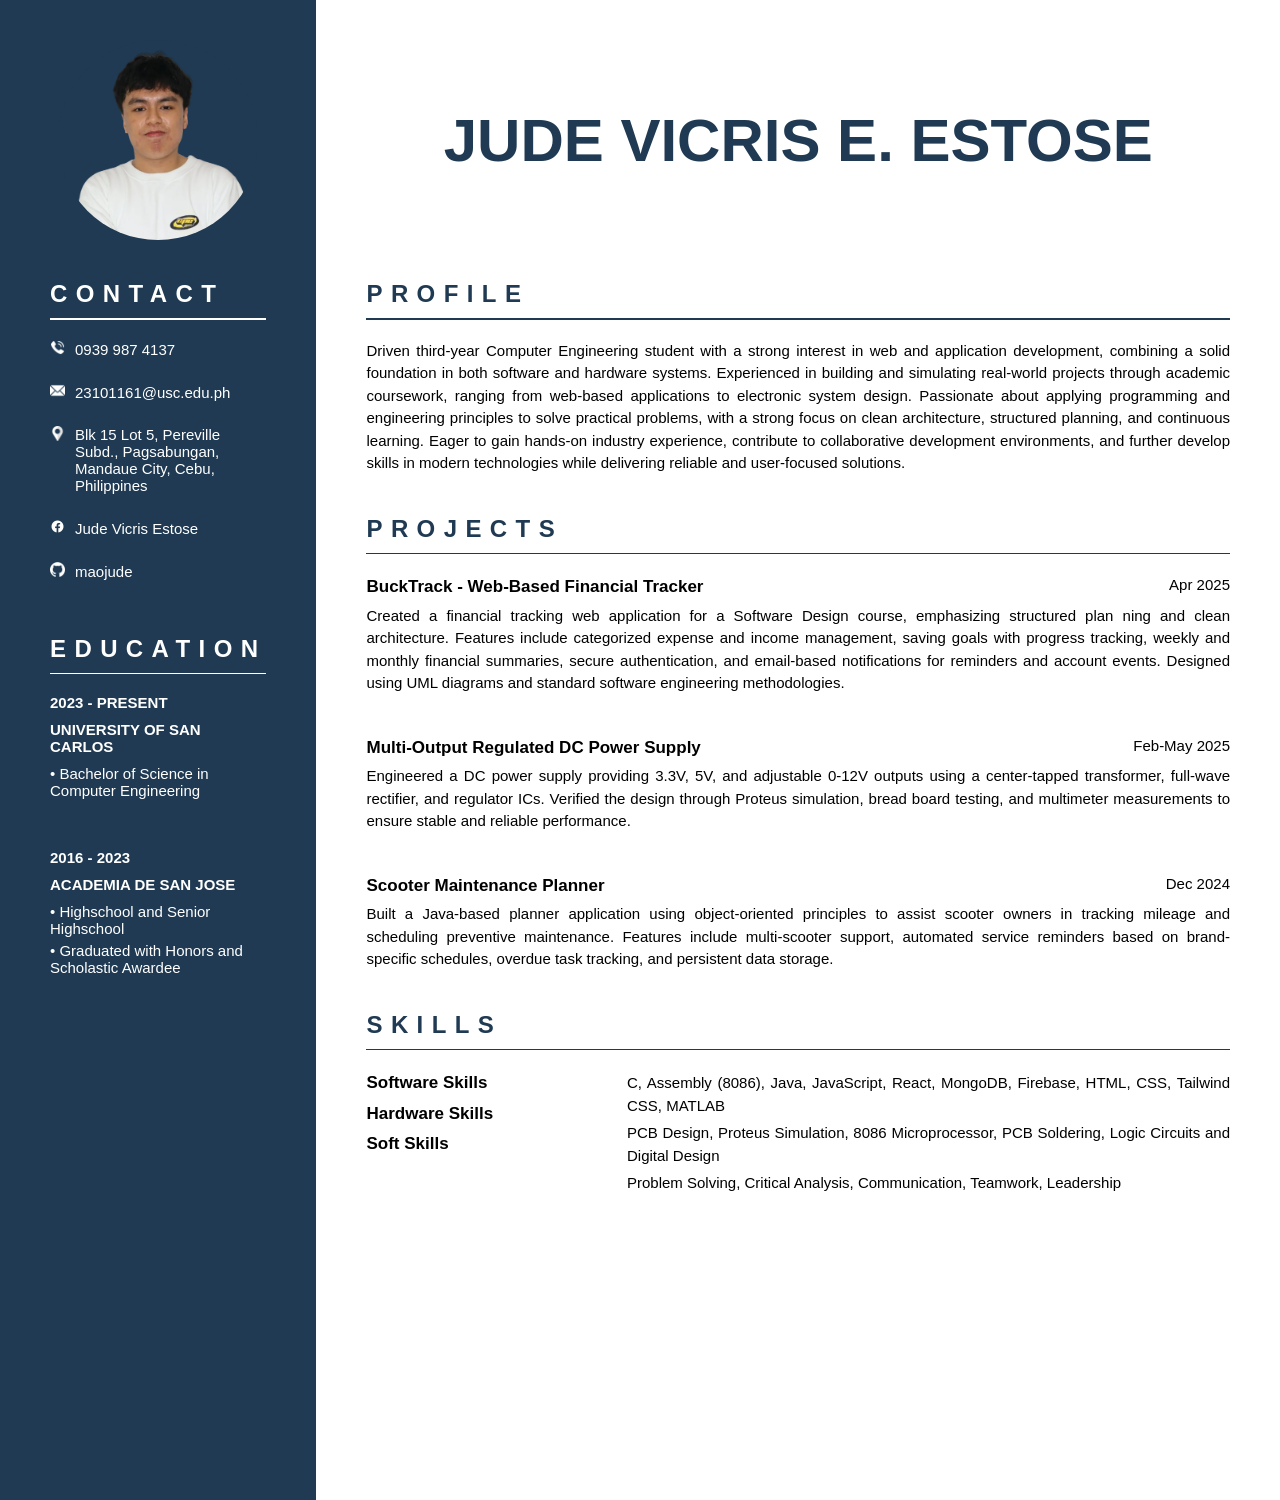
==== index.html @ 274b774b "Move out of  folder to fix github pages bug" ====
<!DOCTYPE html>
<html lang="en">
<head>
    <meta charset="UTF-8">
    <meta name="viewport" content="width=device-width, initial-scale=1.0">
    <title>Resume</title>
    <link rel="stylesheet" href="styles.css">
</head>



<body>
    <div class="body">
        <div class ="left">
            
            <div class="image">
                <img src="img.png">
            </div>


            <div class="h1">CONTACT</div>
            <hr>

            <div class="contacts">
                <img class ="icon" src="telephone.png">
                <p class="font1">0939 987 4137</p>
            </div>

            <div class="contacts">
                <img class ="icon" src="email.png">
                <p class="font1">23101161@usc.edu.ph</p>
            </div>

            <div class="contacts taas">
                <img class ="icon" src="loc.png">
                <p class="font1">Blk 15 Lot 5, Pereville Subd., Pagsabungan, Mandaue City, Cebu, Philippines</p>
            </div>

            <div class="contacts">
                <img class ="icon" src="fb.png">
                <a class="font1" href="https://www.facebook.com/maojude04/">Jude Vicris Estose</a>
            </div>

            <div class="contacts last">
                <img class ="icon" src="github.png">
                <a class="font1" href="https://github.com/maojude">maojude</a>
            </div>

            <div class="h1">EDUCATION</div>
            <hr>
            
            <div class="educations">
                <p class="h2">2023 - PRESENT</p>
                <p class="h2">UNIVERSITY OF SAN CARLOS</p>
                
                <p class="font1">&bull;  Bachelor of Science in Computer Engineering</p>
                
            </div>

            <div class="educations">
                <p class="h2">2016 - 2023</p>
                <p class="h2">ACADEMIA DE SAN JOSE</p>
                
                <p class="font1">&bull;  Highschool and Senior Highschool</p>
                <p class="font1">&bull;  Graduated with Honors and Scholastic Awardee</p>
            </div>


        </div>

        <div class="right">
            <div class="ngan">
                <p>JUDE VICRIS E. ESTOSE</p>
            </div>

            <div class="h1">PROFILE</div>
            <hr>

            <p class="font1 desc">Driven third-year Computer Engineering student with a strong interest in web and application development, combining a solid foundation in both software and hardware systems. Experienced in building and simulating real-world projects through academic coursework, ranging from web-based applications to electronic system design. Passionate about applying programming and engineering principles to solve practical problems, with a strong focus on clean architecture, structured planning, and continuous learning. Eager to gain hands-on industry experience, contribute to collaborative development environments, and further develop skills in modern technologies while delivering reliable and user-focused solutions.</p>
            
            <div class="h1">PROJECTS</div>
            <hr>
            
            <div class="project-title">
                <p class="font1 project-name">BuckTrack - Web-Based Financial Tracker</p>
                <p class="font1">Apr 2025</p>
            </div>

            <p class="font1 desc">Created a financial tracking web application for a Software Design course, emphasizing structured plan
ning and clean architecture. Features include categorized expense and income management, saving goals
with progress tracking, weekly and monthly financial summaries, secure authentication, and email-based
notifications for reminders and account events. Designed using UML diagrams and standard software
engineering methodologies.</p>

            <div class="project-title">
                <p class="font1 project-name">Multi-Output Regulated DC Power Supply</p>
                <p class="font1">Feb-May 2025</p>
            </div>

            <p class="font1 desc">Engineered a DC power supply providing 3.3V, 5V, and adjustable 0-12V outputs using a center-tapped
transformer, full-wave rectifier, and regulator ICs. Verified the design through Proteus simulation, bread
board testing, and multimeter measurements to ensure stable and reliable performance.</p>

            <div class="project-title">
                <p class="font1 project-name">Scooter Maintenance Planner</p>
                <p class="font1">Dec 2024</p>
            </div>

            <p class="font1 desc">Built a Java-based planner application using object-oriented principles to assist scooter owners in tracking mileage and scheduling preventive maintenance. Features include multi-scooter support, automated service reminders based on brand-specific schedules, overdue task tracking, and persistent data storage.</p>
            
            <div class="h1">SKILLS</div>
            <hr>

            <div class="skillset">
                <div class="skilltitle">
                    <p class="font1 project-name">Software Skills</p>
                    <p class="font1 project-name">Hardware Skills</p>
                    <p class="font1 project-name">Soft Skills</p>
                </div>
                <div>
                    <p class="font1">C, Assembly (8086), Java, JavaScript, React, MongoDB, Firebase, HTML, CSS,
Tailwind CSS, MATLAB</p>
                    <p class="font1">PCB Design, Proteus Simulation, 8086 Microprocessor, PCB Soldering, Logic Circuits and Digital Design</p>
                    <p class="font1">Problem Solving, Critical Analysis, Communication, Teamwork, Leadership</p>
                </div>
            </div>
            
        </div>

    </div>
    
</body>



</html>
---- styles.css ----
*{
    padding: 0;
    margin: 0;
}

a {
  color: #ffffff;
  text-decoration: none;
}

a:hover {
  text-decoration: underline; /* optional */
}

.header{
    position: sticky;
    top: 0;
    padding: 10px 16px;
    background: black;
}

.body{
    display: flex;
    background: gray;
    flex-direction: row;
}

.left{
    width: 30%;
    background: #1F3A52;
    height: 1500px;
    flex-shrink: 1;
    padding-right: 50px;
    padding-left: 50px;
    box-sizing: border-box;
    color: white;
}

.right{
    background: #FFFFFF;
    flex-grow: 1;
    padding-right: 50px;
    padding-left: 50px;
    box-sizing: border-box;
}

.image{
    padding-top: 40px;
    width: 100%;
    height: 200px;
    display: flex;
    justify-content: center;
    align-items: center;
    background-color: #1F3A52;
    padding-bottom: 40px;
}

.image img{
    height: 200px;
    width: 200px;
    border-radius: 50%;
    background-color: #1F3A52;
}


.h1{
  font-family: 'Montserrat', sans-serif;
  font-weight: 700;
  letter-spacing: 0.35em;
  color: #FFFFFF;
  font-size: 24px;
}

hr{
    border: none;
    height: 1.5px;
    background-color: white;
    width: 100%;
    margin-top: 10px;
}

.contacts img{
    height: 15px;
    width: 15px;
    color: white;
}

.contacts{
    margin-top: 20px;
    display: flex;
    align-items: baseline;
    gap: 10px;
}

.last{
    margin-bottom: 50px;
}

.font1{
    font-family:Verdana, Geneva, Tahoma, sans-serif;
    font-size: 15px;
    font-weight: 500;
    margin-bottom: 5px;
}

.taas{
    align-items: flex-start;
}

.educations{
    margin-top: 20px;
    margin-bottom:50px;
}

.educations .h2{
    font-family:Verdana, Geneva, Tahoma, sans-serif;
    margin-bottom: 10px;
    font-weight: 550;
    font-size: 15px;
}

.ngan{
    height: 280px;
    display: flex;
    justify-content: center;
    align-items: center;
}

.ngan p{
    font-size: 60px;
    font-weight: 800;
    font-family: 'Montserrat', sans-serif;
    color: #1F3A52;
}

.right .h1 {
    color: #1F3A52;
}

.right hr{
    background-color: #1F3A52;
    margin-bottom: 20px;
}

.right .font1{
    line-height: 1.5;
    text-align: justify;
}

.right .desc{
    margin-bottom: 40px;
}

.project-title{
    display: flex;
    justify-content: space-between;
}

.project-name{
    font-size: 17px;
    font-weight: bold;
}

.skillset{
    display: flex;
    flex-direction: row;
    align-items:baseline;
    row-gap: 20px;
}

.skilltitle{
    width: 300px;
}
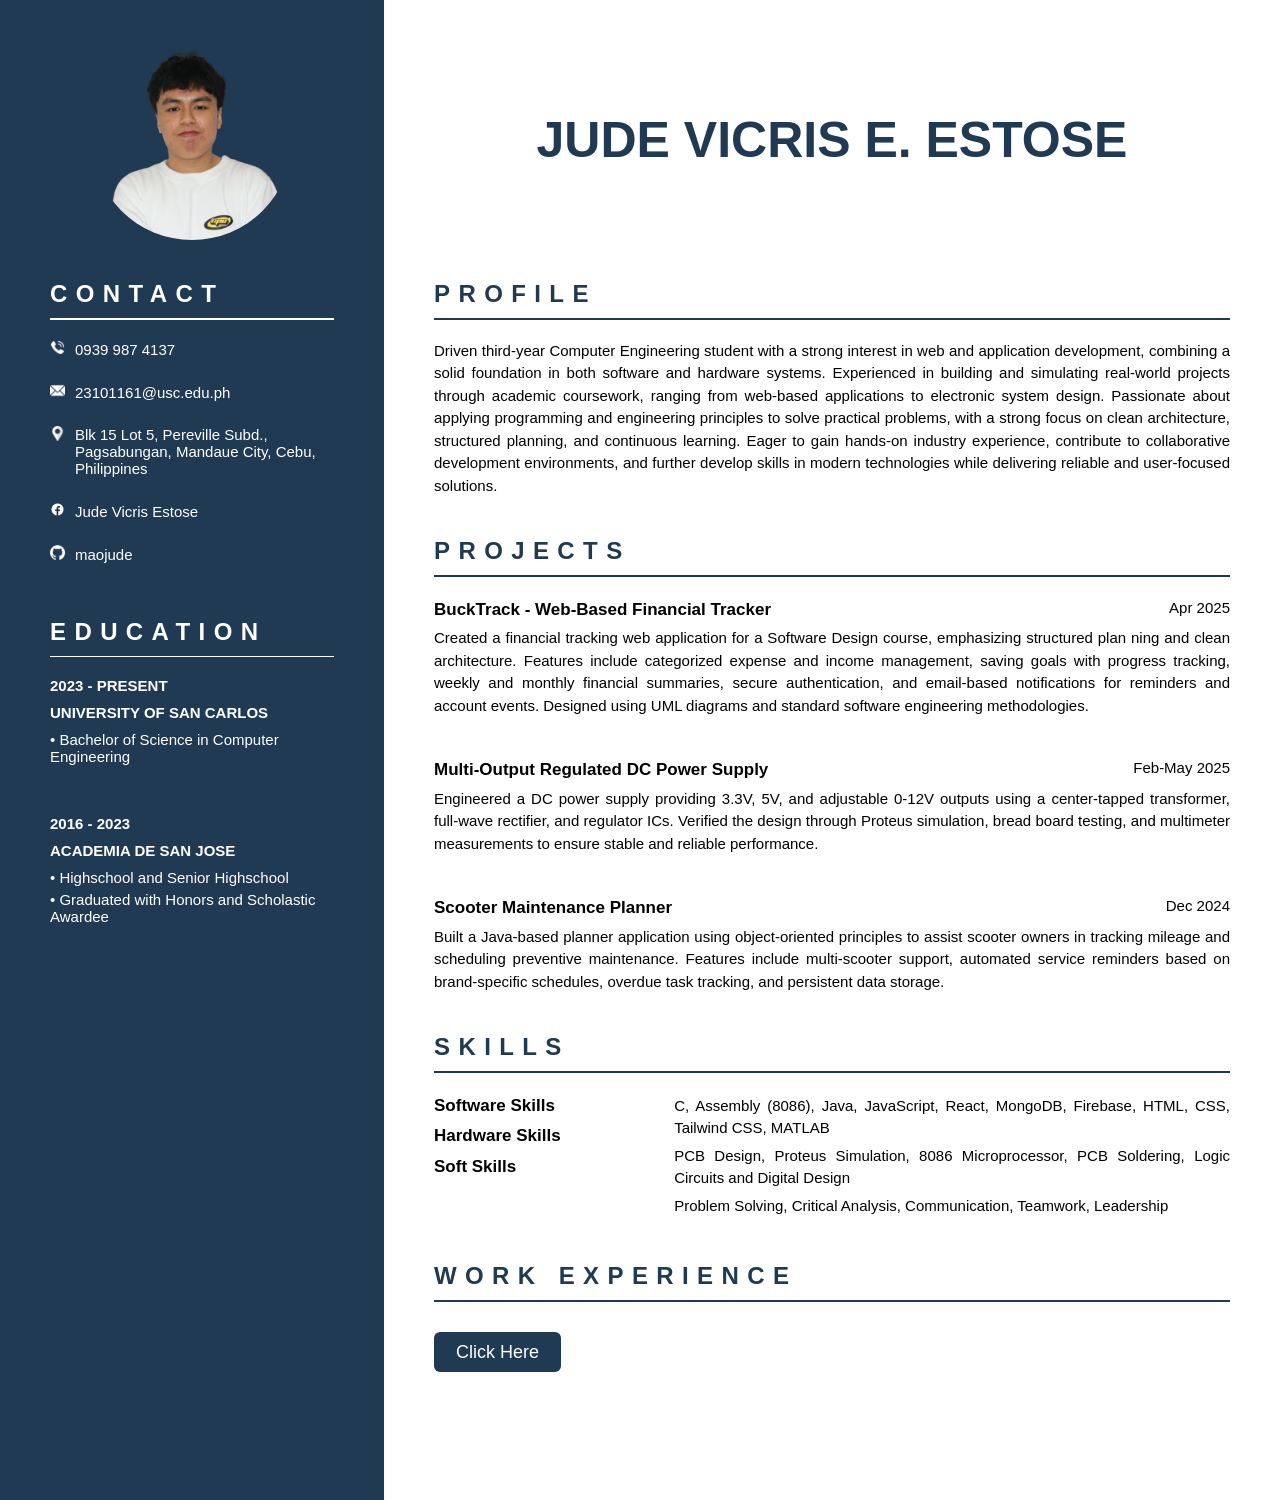
==== commit 2dd104cc: "Added experience.html (work experience page through hyperlink)" ====
--- a/index.html
+++ b/index.html
@@ -6,7 +6,6 @@
     <title>Resume</title>
     <link rel="stylesheet" href="styles.css">
 </head>
-
 
 
 <body>
@@ -125,6 +124,12 @@
                 </div>
             </div>
             
+            <div class="h1">WORK EXPERIENCE</div>
+            <hr>
+            
+            <div class="space"></div>
+            <a href = "experience.html" class="btn">Click Here</a>
+
         </div>
 
     </div>
--- a/styles.css
+++ b/styles.css
@@ -4,13 +4,11 @@
 }
 
 a {
-  color: #ffffff;
-  text-decoration: none;
-}
-
-a:hover {
-  text-decoration: underline; /* optional */
-}
+    color: #ffffff;
+    text-decoration: none;
+    font-family:Verdana, Geneva, Tahoma, sans-serif;
+}
+
 
 .header{
     position: sticky;
@@ -42,6 +40,7 @@
     padding-right: 50px;
     padding-left: 50px;
     box-sizing: border-box;
+    width: 70%;
 }
 
 .image{
@@ -127,7 +126,7 @@
 }
 
 .ngan p{
-    font-size: 60px;
+    font-size: 50px;
     font-weight: 800;
     font-family: 'Montserrat', sans-serif;
     color: #1F3A52;
@@ -166,8 +165,125 @@
     flex-direction: row;
     align-items:baseline;
     row-gap: 20px;
+    padding-bottom: 40px;
 }
 
 .skilltitle{
     width: 300px;
+}
+
+.btn{
+
+    position: relative;
+    padding: 10px 22px;
+    background: #1F3A52;
+    color: white;
+    border-radius: 6px;
+    font-size: 18px;
+    font-weight: 400;
+    border: none;
+}
+
+.space{
+    padding-bottom: 20px;
+}
+
+.timeline {
+    position: relative;
+    margin-left: 40px;
+    padding-left: 40px;
+}
+
+/* Vertical line */
+.timeline::before {
+    content: "";
+    position: absolute;
+    left: 10px;
+    top: 13px;
+    width: 3px;
+    height: 100%;
+    background: #1F3A52;
+}
+
+/* Each item */
+.timeline-item {
+    position: relative;
+    margin-bottom: 40px;
+    display: flex;
+    flex-direction: row;
+    align-items: center;
+    gap: 20px;
+}
+
+.experienceDesc {
+    display: flex;
+    flex-direction: column;
+    justify-content: center;
+}
+
+.experienceDesc h3 {
+    margin: 2px 0; /* Tighten margins to keep the block compact for centering */
+    font-family: 'Montserrat', sans-serif;
+    color: #1F3A52;
+}
+
+.experienceDesc p {
+    margin: 0;
+    font-family: Verdana, Geneva, Tahoma, sans-serif;
+    font-size: 14px;
+    color: #333;
+}
+
+.date {
+    font-size: 14px;
+    color: #1F3A52;
+    font-weight: bold;
+    margin-bottom: 2px;
+}
+
+/* Styling the logo specifically */
+.logo {
+    height: 50px;      /* Adjust based on your preference */
+    width: auto;       /* Maintains aspect ratio */
+    flex-shrink: 0;    /* Prevents the logo from being squeezed */
+}
+
+
+/* Circle */
+.timeline-item::before {
+    content: "";
+    position: absolute;
+    left: -37px;
+    top: 5px;
+    width: 16px;
+    height: 16px;
+    background: #1F3A52;
+    border-radius: 50%;
+}
+
+/* Text styling */
+.date {
+    color: #1F3A52;
+    font-weight: bold;
+}
+
+.timeline-item h3 {
+    margin: 5px 0;
+
+    
+}
+
+.lexmark{
+    height: 90px;
+}
+
+.google{
+    margin-left: 15px;
+    margin-right: 15px;
+}
+
+.apple{
+    height: 60px;
+    margin-left: 15px;
+    margin-right: 15px;
 }
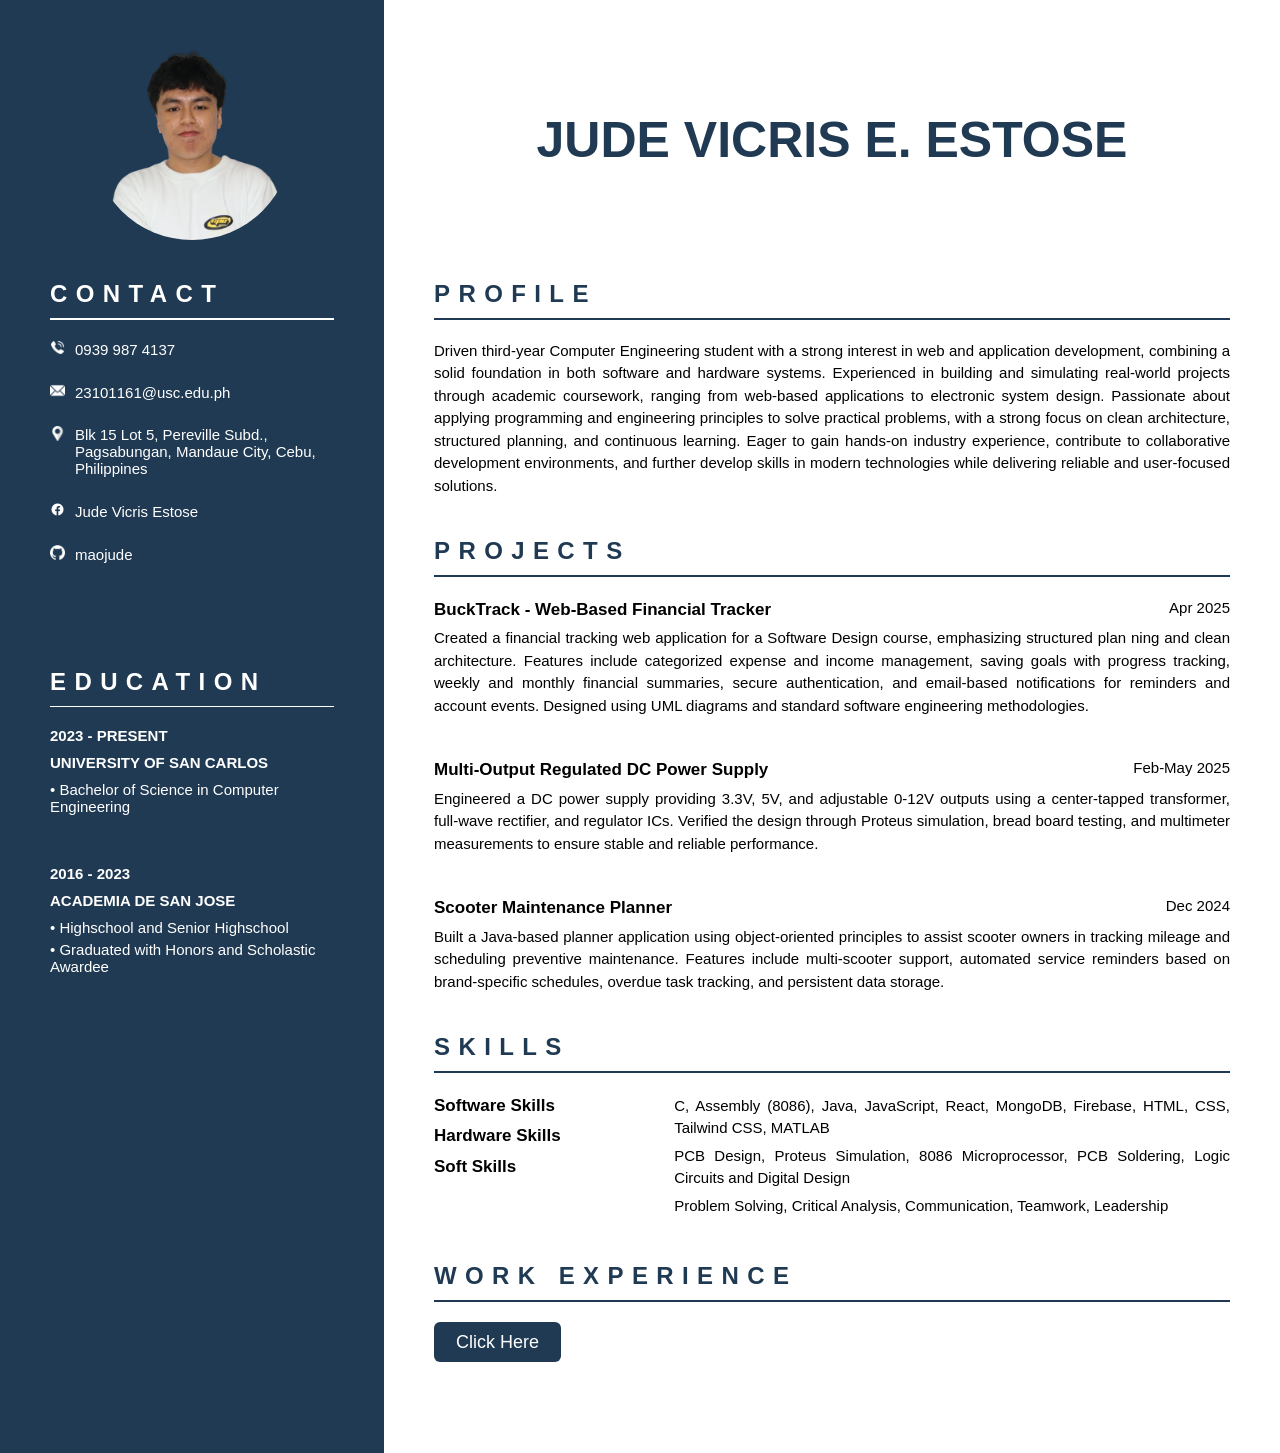
==== commit 15424ebb: "Fixed height" ====
--- a/index.html
+++ b/index.html
@@ -129,7 +129,7 @@
             
             <div class="space"></div>
             <a href = "experience.html" class="btn">Click Here</a>
-
+            <div class="last"></div>
         </div>
 
     </div>
--- a/styles.css
+++ b/styles.css
@@ -21,18 +21,22 @@
     display: flex;
     background: gray;
     flex-direction: row;
-}
+    min-height: 130vh;
+}
+
+
 
 .left{
     width: 30%;
     background: #1F3A52;
-    height: 1500px;
     flex-shrink: 1;
     padding-right: 50px;
     padding-left: 50px;
     box-sizing: border-box;
     color: white;
 }
+
+
 
 .right{
     background: #FFFFFF;
@@ -182,10 +186,15 @@
     font-size: 18px;
     font-weight: 400;
     border: none;
+    margin-bottom: 30px;
 }
 
 .space{
-    padding-bottom: 20px;
+    margin-bottom: 30px;
+}
+
+.last{
+    margin-bottom: 100px;
 }
 
 .timeline {
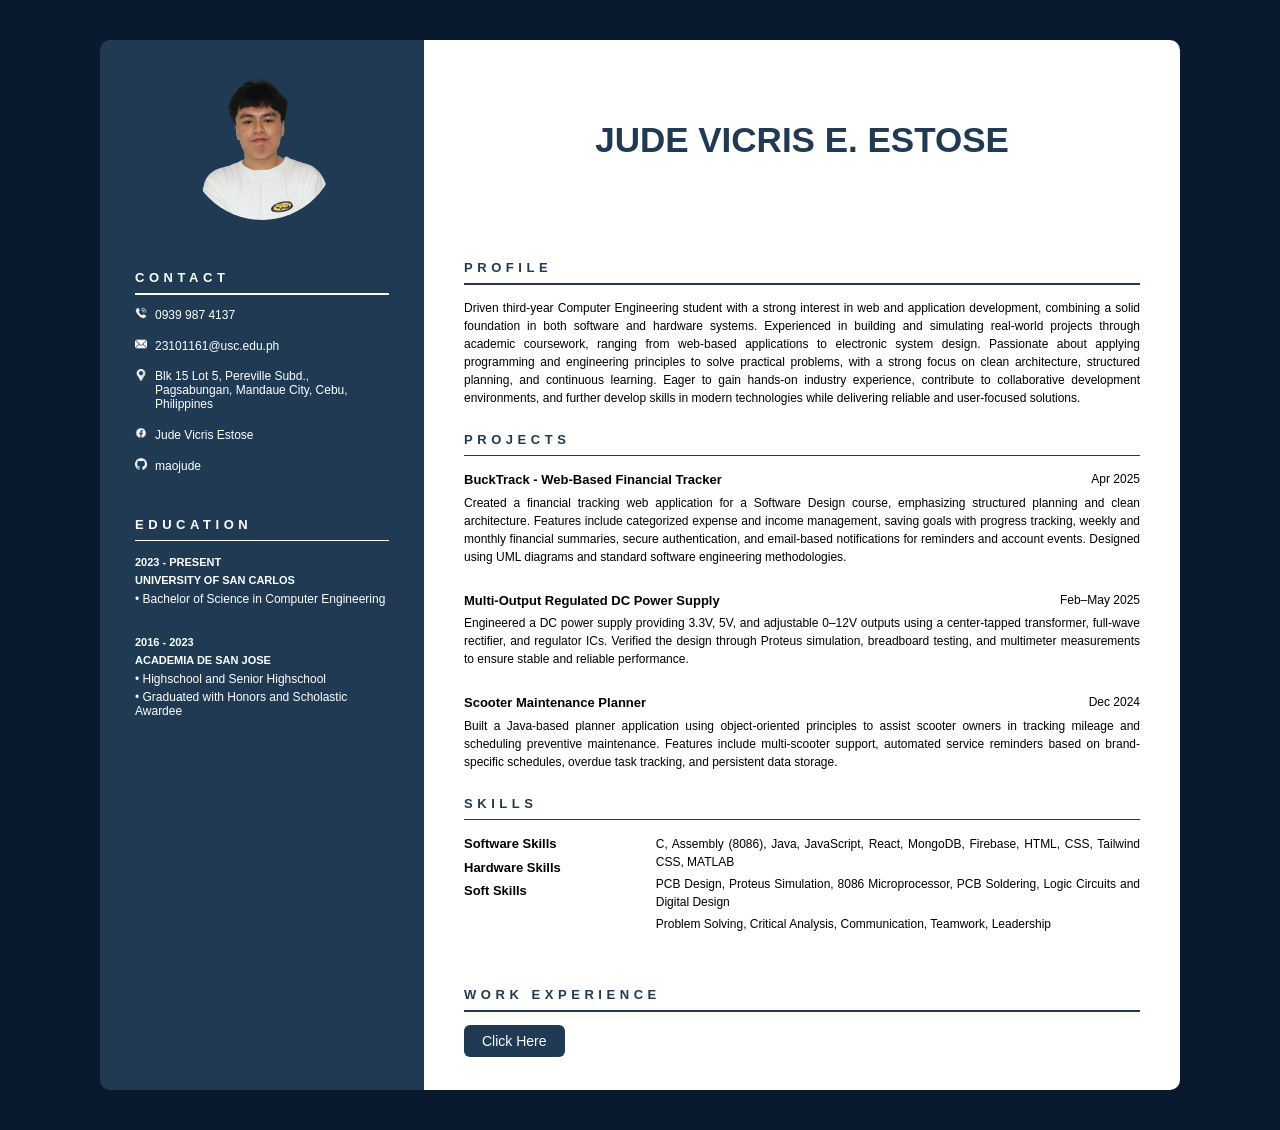
==== commit 27b9fdb2: "Created spacing, padding, so it wont look so zoomed in" ====
--- a/index.html
+++ b/index.html
@@ -7,63 +7,57 @@
     <link rel="stylesheet" href="styles.css">
 </head>
 
-
 <body>
     <div class="body">
-        <div class ="left">
-            
+        <div class="left">
+
             <div class="image">
                 <img src="img.png">
             </div>
-
 
             <div class="h1">CONTACT</div>
             <hr>
 
             <div class="contacts">
-                <img class ="icon" src="telephone.png">
+                <img class="icon" src="telephone.png">
                 <p class="font1">0939 987 4137</p>
             </div>
 
             <div class="contacts">
-                <img class ="icon" src="email.png">
+                <img class="icon" src="email.png">
                 <p class="font1">23101161@usc.edu.ph</p>
             </div>
 
             <div class="contacts taas">
-                <img class ="icon" src="loc.png">
+                <img class="icon" src="loc.png">
                 <p class="font1">Blk 15 Lot 5, Pereville Subd., Pagsabungan, Mandaue City, Cebu, Philippines</p>
             </div>
 
             <div class="contacts">
-                <img class ="icon" src="fb.png">
+                <img class="icon" src="fb.png">
                 <a class="font1" href="https://www.facebook.com/maojude04/">Jude Vicris Estose</a>
             </div>
 
             <div class="contacts last">
-                <img class ="icon" src="github.png">
+                <img class="icon" src="github.png">
                 <a class="font1" href="https://github.com/maojude">maojude</a>
             </div>
 
             <div class="h1">EDUCATION</div>
             <hr>
-            
+
             <div class="educations">
                 <p class="h2">2023 - PRESENT</p>
                 <p class="h2">UNIVERSITY OF SAN CARLOS</p>
-                
-                <p class="font1">&bull;  Bachelor of Science in Computer Engineering</p>
-                
+                <p class="font1">&bull; Bachelor of Science in Computer Engineering</p>
             </div>
 
             <div class="educations">
                 <p class="h2">2016 - 2023</p>
                 <p class="h2">ACADEMIA DE SAN JOSE</p>
-                
-                <p class="font1">&bull;  Highschool and Senior Highschool</p>
-                <p class="font1">&bull;  Graduated with Honors and Scholastic Awardee</p>
+                <p class="font1">&bull; Highschool and Senior Highschool</p>
+                <p class="font1">&bull; Graduated with Honors and Scholastic Awardee</p>
             </div>
-
 
         </div>
 
@@ -76,37 +70,28 @@
             <hr>
 
             <p class="font1 desc">Driven third-year Computer Engineering student with a strong interest in web and application development, combining a solid foundation in both software and hardware systems. Experienced in building and simulating real-world projects through academic coursework, ranging from web-based applications to electronic system design. Passionate about applying programming and engineering principles to solve practical problems, with a strong focus on clean architecture, structured planning, and continuous learning. Eager to gain hands-on industry experience, contribute to collaborative development environments, and further develop skills in modern technologies while delivering reliable and user-focused solutions.</p>
-            
+
             <div class="h1">PROJECTS</div>
             <hr>
-            
+
             <div class="project-title">
                 <p class="font1 project-name">BuckTrack - Web-Based Financial Tracker</p>
                 <p class="font1">Apr 2025</p>
             </div>
-
-            <p class="font1 desc">Created a financial tracking web application for a Software Design course, emphasizing structured plan
-ning and clean architecture. Features include categorized expense and income management, saving goals
-with progress tracking, weekly and monthly financial summaries, secure authentication, and email-based
-notifications for reminders and account events. Designed using UML diagrams and standard software
-engineering methodologies.</p>
+            <p class="font1 desc">Created a financial tracking web application for a Software Design course, emphasizing structured planning and clean architecture. Features include categorized expense and income management, saving goals with progress tracking, weekly and monthly financial summaries, secure authentication, and email-based notifications for reminders and account events. Designed using UML diagrams and standard software engineering methodologies.</p>
 
             <div class="project-title">
                 <p class="font1 project-name">Multi-Output Regulated DC Power Supply</p>
-                <p class="font1">Feb-May 2025</p>
+                <p class="font1">Feb–May 2025</p>
             </div>
-
-            <p class="font1 desc">Engineered a DC power supply providing 3.3V, 5V, and adjustable 0-12V outputs using a center-tapped
-transformer, full-wave rectifier, and regulator ICs. Verified the design through Proteus simulation, bread
-board testing, and multimeter measurements to ensure stable and reliable performance.</p>
+            <p class="font1 desc">Engineered a DC power supply providing 3.3V, 5V, and adjustable 0–12V outputs using a center-tapped transformer, full-wave rectifier, and regulator ICs. Verified the design through Proteus simulation, breadboard testing, and multimeter measurements to ensure stable and reliable performance.</p>
 
             <div class="project-title">
                 <p class="font1 project-name">Scooter Maintenance Planner</p>
                 <p class="font1">Dec 2024</p>
             </div>
+            <p class="font1 desc">Built a Java-based planner application using object-oriented principles to assist scooter owners in tracking mileage and scheduling preventive maintenance. Features include multi-scooter support, automated service reminders based on brand-specific schedules, overdue task tracking, and persistent data storage.</p>
 
-            <p class="font1 desc">Built a Java-based planner application using object-oriented principles to assist scooter owners in tracking mileage and scheduling preventive maintenance. Features include multi-scooter support, automated service reminders based on brand-specific schedules, overdue task tracking, and persistent data storage.</p>
-            
             <div class="h1">SKILLS</div>
             <hr>
 
@@ -117,25 +102,20 @@
                     <p class="font1 project-name">Soft Skills</p>
                 </div>
                 <div>
-                    <p class="font1">C, Assembly (8086), Java, JavaScript, React, MongoDB, Firebase, HTML, CSS,
-Tailwind CSS, MATLAB</p>
+                    <p class="font1">C, Assembly (8086), Java, JavaScript, React, MongoDB, Firebase, HTML, CSS, Tailwind CSS, MATLAB</p>
                     <p class="font1">PCB Design, Proteus Simulation, 8086 Microprocessor, PCB Soldering, Logic Circuits and Digital Design</p>
                     <p class="font1">Problem Solving, Critical Analysis, Communication, Teamwork, Leadership</p>
                 </div>
             </div>
-            
+
             <div class="h1">WORK EXPERIENCE</div>
             <hr>
-            
+
             <div class="space"></div>
-            <a href = "experience.html" class="btn">Click Here</a>
+            <a href="experience.html" class="btn">Click Here</a>
             <div class="last"></div>
         </div>
 
     </div>
-    
 </body>
-
-
-
 </html>
--- a/styles.css
+++ b/styles.css
@@ -1,136 +1,129 @@
-*{
+* {
     padding: 0;
     margin: 0;
+}
+
+body {
+    background-color: #0a1a2e;
+    padding: 40px 80px;
 }
 
 a {
     color: #ffffff;
     text-decoration: none;
-    font-family:Verdana, Geneva, Tahoma, sans-serif;
-}
-
-
-.header{
-    position: sticky;
-    top: 0;
-    padding: 10px 16px;
-    background: black;
-}
-
-.body{
-    display: flex;
-    background: gray;
+    font-family: Verdana, Geneva, Tahoma, sans-serif;
+}
+
+.body {
+    display: flex;
     flex-direction: row;
-    min-height: 130vh;
-}
-
-
-
-.left{
+    max-width: 1080px;
+    margin: 0 auto;
+    border-radius: 10px;
+    overflow: hidden;
+    min-height: 100vh;
+}
+
+.left {
     width: 30%;
     background: #1F3A52;
-    flex-shrink: 1;
-    padding-right: 50px;
-    padding-left: 50px;
+    padding-right: 35px;
+    padding-left: 35px;
     box-sizing: border-box;
     color: white;
 }
 
-
-
-.right{
+.right {
     background: #FFFFFF;
     flex-grow: 1;
-    padding-right: 50px;
-    padding-left: 50px;
+    padding-right: 40px;
+    padding-left: 40px;
     box-sizing: border-box;
     width: 70%;
 }
 
-.image{
-    padding-top: 40px;
-    width: 100%;
-    height: 200px;
+.image {
+    padding-top: 30px;
+    padding-bottom: 30px;
     display: flex;
     justify-content: center;
     align-items: center;
     background-color: #1F3A52;
-    padding-bottom: 40px;
-}
-
-.image img{
-    height: 200px;
-    width: 200px;
+}
+
+.image img {
+    height: 150px;
+    width: 150px;
     border-radius: 50%;
     background-color: #1F3A52;
 }
 
-
-.h1{
-  font-family: 'Montserrat', sans-serif;
-  font-weight: 700;
-  letter-spacing: 0.35em;
-  color: #FFFFFF;
-  font-size: 24px;
-}
-
-hr{
+.h1 {
+    font-family: 'Montserrat', sans-serif;
+    font-weight: 700;
+    letter-spacing: 0.35em;
+    color: #FFFFFF;
+    font-size: 13px;
+    margin-top: 20px;
+}
+
+hr {
     border: none;
     height: 1.5px;
     background-color: white;
     width: 100%;
-    margin-top: 10px;
-}
-
-.contacts img{
-    height: 15px;
-    width: 15px;
+    margin-top: 8px;
+}
+
+.contacts img {
+    height: 12px;
+    width: 12px;
     color: white;
 }
 
-.contacts{
-    margin-top: 20px;
+.contacts {
+    margin-top: 12px;
     display: flex;
     align-items: baseline;
-    gap: 10px;
-}
-
-.last{
-    margin-bottom: 50px;
-}
-
-.font1{
-    font-family:Verdana, Geneva, Tahoma, sans-serif;
-    font-size: 15px;
+    gap: 8px;
+}
+
+.last {
+    margin-bottom: 40px;
+}
+
+.font1 {
+    font-family: Verdana, Geneva, Tahoma, sans-serif;
+    font-size: 12px;
     font-weight: 500;
-    margin-bottom: 5px;
-}
-
-.taas{
+    margin-bottom: 4px;
+}
+
+.taas {
     align-items: flex-start;
 }
 
-.educations{
-    margin-top: 20px;
-    margin-bottom:50px;
-}
-
-.educations .h2{
-    font-family:Verdana, Geneva, Tahoma, sans-serif;
-    margin-bottom: 10px;
+.educations {
+    margin-top: 15px;
+    margin-bottom: 30px;
+}
+
+.educations .h2 {
+    font-family: Verdana, Geneva, Tahoma, sans-serif;
+    margin-bottom: 6px;
     font-weight: 550;
-    font-size: 15px;
-}
-
-.ngan{
-    height: 280px;
+    font-size: 11px;
+}
+
+.ngan {
+    height: 200px;
     display: flex;
     justify-content: center;
     align-items: center;
 }
 
-.ngan p{
-    font-size: 50px;
+.ngan p {
+    font-size: 35px;
     font-weight: 800;
     font-family: 'Montserrat', sans-serif;
     color: #1F3A52;
@@ -140,61 +133,56 @@
     color: #1F3A52;
 }
 
-.right hr{
+.right hr {
     background-color: #1F3A52;
-    margin-bottom: 20px;
-}
-
-.right .font1{
+    margin-bottom: 14px;
+}
+
+.right .font1 {
     line-height: 1.5;
     text-align: justify;
 }
 
-.right .desc{
-    margin-bottom: 40px;
-}
-
-.project-title{
+.right .desc {
+    margin-bottom: 25px;
+}
+
+.project-title {
     display: flex;
     justify-content: space-between;
 }
 
-.project-name{
-    font-size: 17px;
+.project-name {
+    font-size: 13px;
     font-weight: bold;
 }
 
-.skillset{
+.skillset {
     display: flex;
     flex-direction: row;
-    align-items:baseline;
+    align-items: baseline;
     row-gap: 20px;
-    padding-bottom: 40px;
-}
-
-.skilltitle{
-    width: 300px;
-}
-
-.btn{
-
+    padding-bottom: 30px;
+}
+
+.skilltitle {
+    width: 220px;
+}
+
+.btn {
     position: relative;
-    padding: 10px 22px;
+    padding: 8px 18px;
     background: #1F3A52;
     color: white;
     border-radius: 6px;
-    font-size: 18px;
+    font-size: 14px;
     font-weight: 400;
     border: none;
     margin-bottom: 30px;
 }
 
-.space{
-    margin-bottom: 30px;
-}
-
-.last{
-    margin-bottom: 100px;
+.space {
+    margin-bottom: 20px;
 }
 
 .timeline {
@@ -203,7 +191,6 @@
     padding-left: 40px;
 }
 
-/* Vertical line */
 .timeline::before {
     content: "";
     position: absolute;
@@ -214,14 +201,13 @@
     background: #1F3A52;
 }
 
-/* Each item */
 .timeline-item {
     position: relative;
-    margin-bottom: 40px;
+    margin-bottom: 30px;
     display: flex;
     flex-direction: row;
     align-items: center;
-    gap: 20px;
+    gap: 16px;
 }
 
 .experienceDesc {
@@ -231,68 +217,54 @@
 }
 
 .experienceDesc h3 {
-    margin: 2px 0; /* Tighten margins to keep the block compact for centering */
+    margin: 2px 0;
     font-family: 'Montserrat', sans-serif;
     color: #1F3A52;
+    font-size: 13px;
 }
 
 .experienceDesc p {
     margin: 0;
     font-family: Verdana, Geneva, Tahoma, sans-serif;
-    font-size: 14px;
+    font-size: 12px;
     color: #333;
 }
 
 .date {
-    font-size: 14px;
+    font-size: 11px;
     color: #1F3A52;
     font-weight: bold;
     margin-bottom: 2px;
 }
 
-/* Styling the logo specifically */
 .logo {
-    height: 50px;      /* Adjust based on your preference */
-    width: auto;       /* Maintains aspect ratio */
-    flex-shrink: 0;    /* Prevents the logo from being squeezed */
-}
-
-
-/* Circle */
+    height: 36px;
+    width: auto;
+    flex-shrink: 0;
+}
+
 .timeline-item::before {
     content: "";
     position: absolute;
     left: -37px;
     top: 5px;
-    width: 16px;
-    height: 16px;
+    width: 14px;
+    height: 14px;
     background: #1F3A52;
     border-radius: 50%;
 }
 
-/* Text styling */
-.date {
-    color: #1F3A52;
-    font-weight: bold;
-}
-
-.timeline-item h3 {
-    margin: 5px 0;
-
-    
-}
-
-.lexmark{
-    height: 90px;
-}
-
-.google{
-    margin-left: 15px;
-    margin-right: 15px;
-}
-
-.apple{
+.lexmark {
     height: 60px;
-    margin-left: 15px;
-    margin-right: 15px;
+}
+
+.google {
+    margin-left: 10px;
+    margin-right: 10px;
+}
+
+.apple {
+    height: 50px;
+    margin-left: 10px;
+    margin-right: 10px;
 }
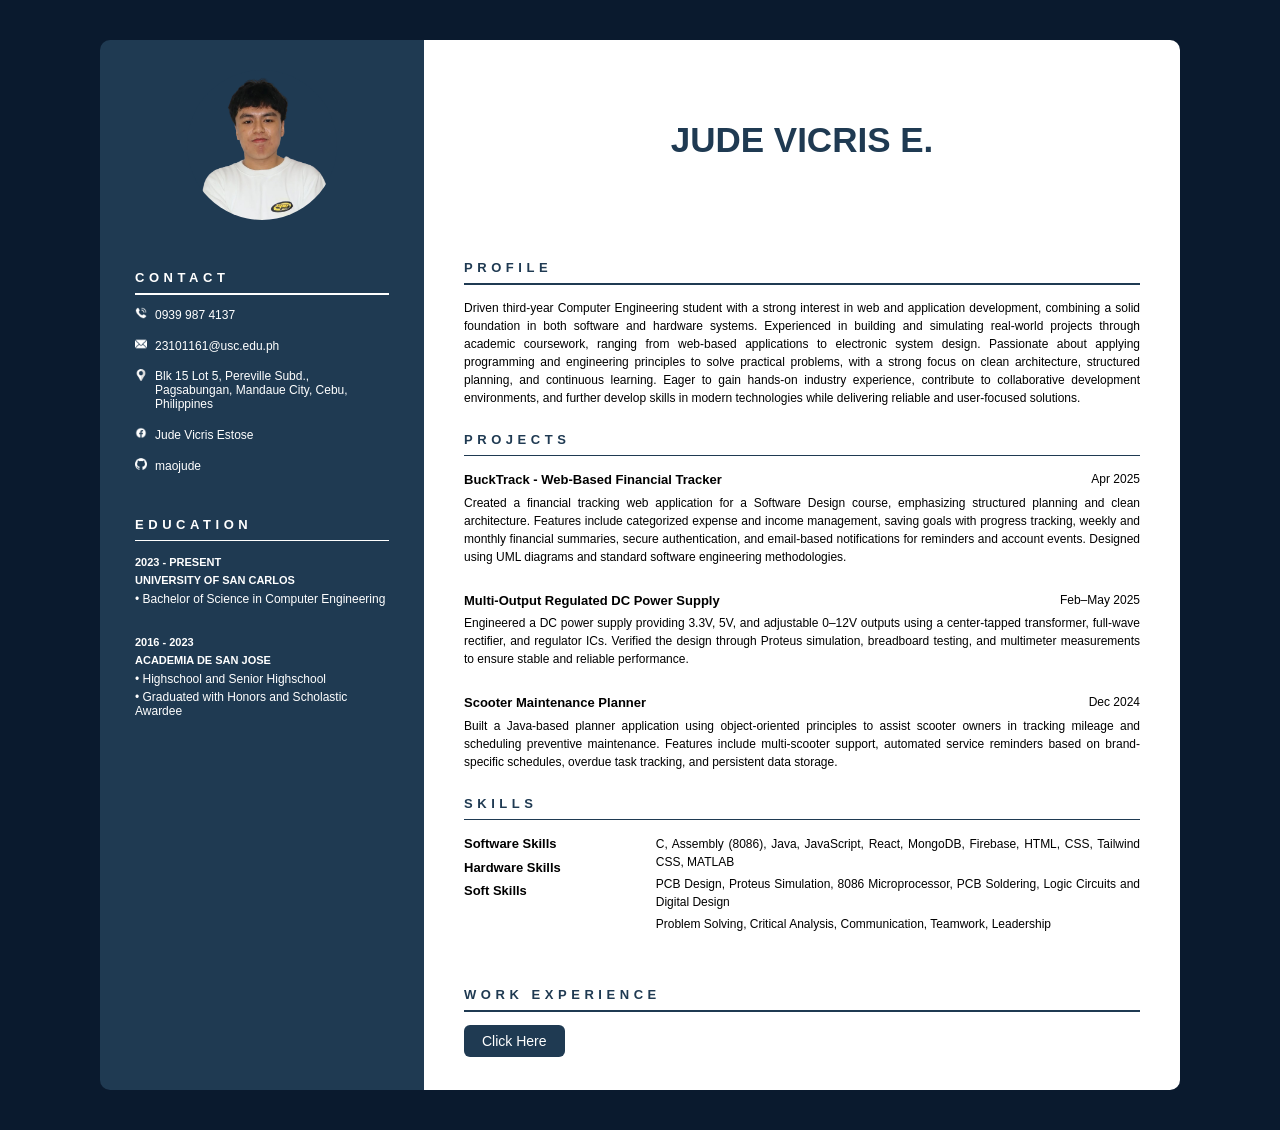
==== commit d0216995: "Added javascript animations" ====
--- a/index.html
+++ b/index.html
@@ -6,6 +6,7 @@
     <title>Resume</title>
     <link rel="stylesheet" href="styles.css">
 </head>
+<script src="script.js"></script>
 
 <body>
     <div class="body">
@@ -63,7 +64,7 @@
 
         <div class="right">
             <div class="ngan">
-                <p>JUDE VICRIS E. ESTOSE</p>
+                <p id="name"></p>
             </div>
 
             <div class="h1">PROFILE</div>
@@ -116,6 +117,8 @@
             <div class="last"></div>
         </div>
 
+        <button id="topBtn" title="Go to top">Top ↑</button>
+
     </div>
 </body>
 </html>
--- a/styles.css
+++ b/styles.css
@@ -267,4 +267,24 @@
     height: 50px;
     margin-left: 10px;
     margin-right: 10px;
+}
+
+#topBtn {
+    position: fixed;
+    bottom: 25px;
+    right: 25px;
+    display: none;
+    padding: 10px 14px;
+    font-size: 16px;
+    border: none;
+    border-radius: 8px;
+    background-color: #1F3A52;
+    color: white;
+    cursor: pointer;
+    transition: 0.3s;
+    z-index: 1000;
+}
+
+#topBtn:hover {
+    background-color: #163043;
 }
